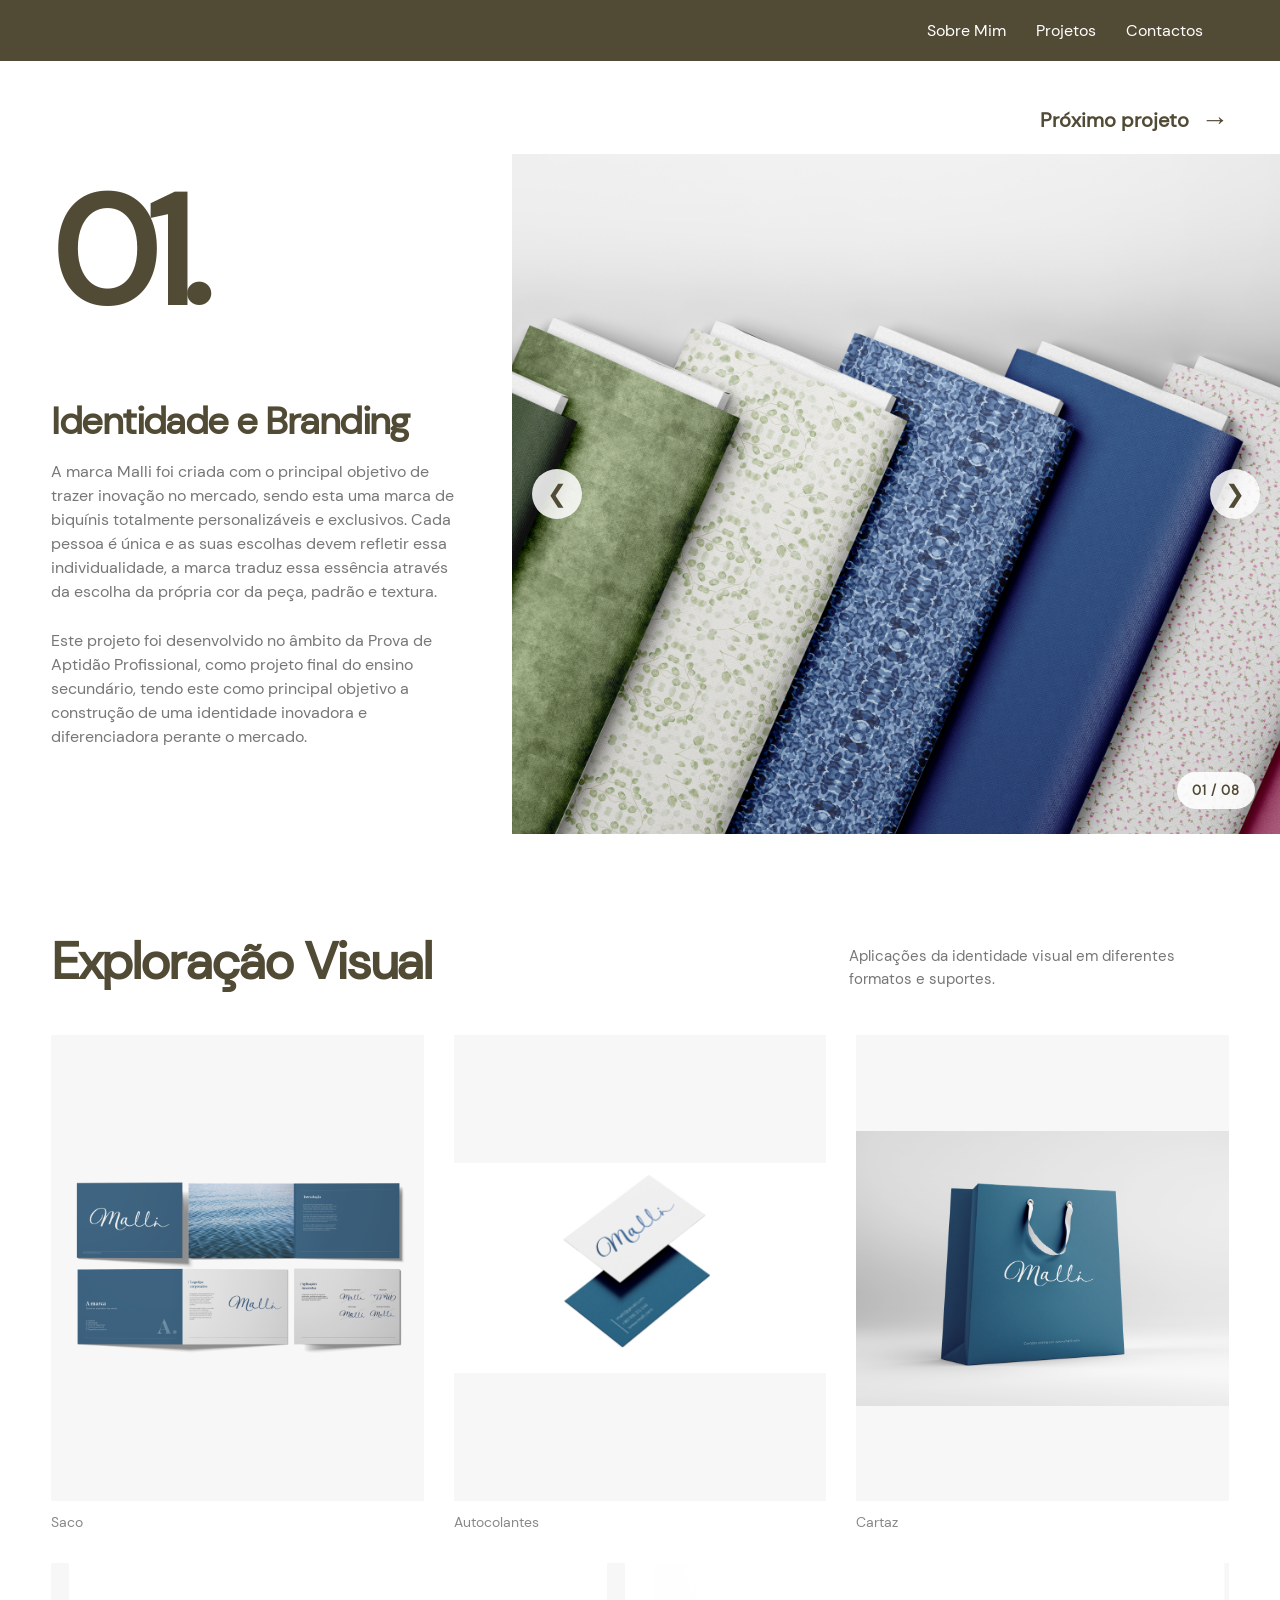
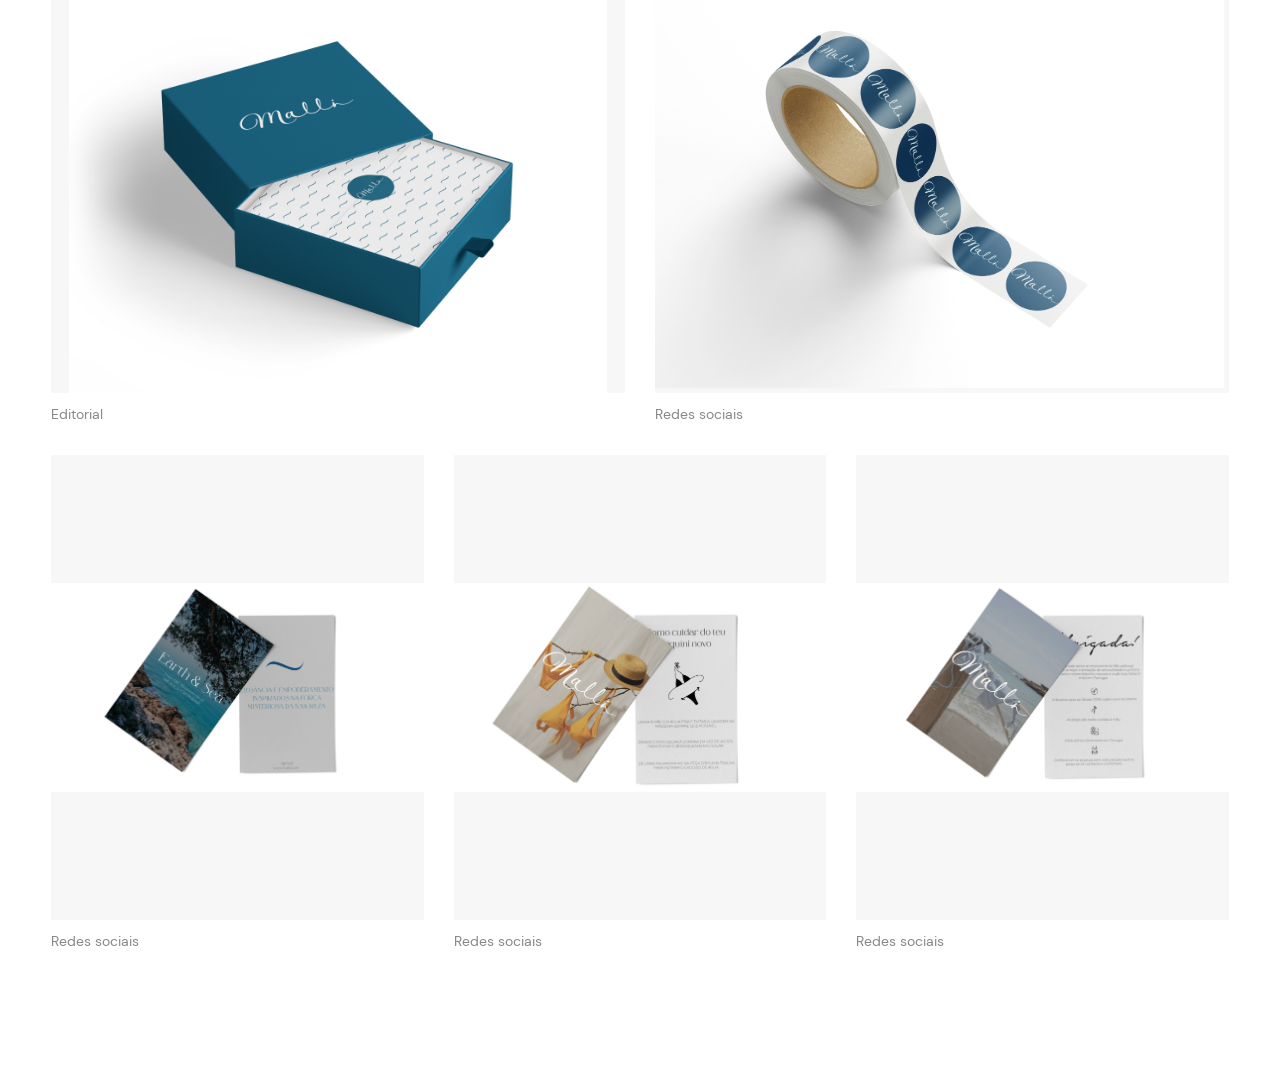
==== InesLimaPortfolio-main/projetos/branding.html @ debb24b1 "+ updates" ====
<!DOCTYPE html>
<html lang="pt">
<head>
    <meta charset="UTF-8">

    <meta name="viewport"
          content="width=device-width, initial-scale=1.0">

    <title>Identidade e Branding | Inês Lima</title>

    <!-- CSS PRINCIPAL -->
    <link rel="stylesheet" href="/InesLimaPortfolio-main/style.css">

    <!-- CSS DA PÁGINA BRANDING -->
    <link rel="stylesheet" href="/InesLimaPortfolio-main/projetos/branding.css">
</head>

<body class="pagina-branding">

    <!-- =========================
         MENU DE NAVEGAÇÃO
    ========================== -->

    <header class="navbar">
        <nav>
            <a href="/InesLimaPortfolio-main/index.html#sobre">
                Sobre Mim
            </a>

            <a href="/InesLimaPortfolio-main/index.html#projetos">
                Projetos
            </a>

            <a href="/InesLimaPortfolio-main/index.html#contactos">
                Contactos
            </a>
        </nav>
    </header>


    <!-- =========================
         PRÓXIMO PROJETO
    ========================== -->

    
<div class="navegacao-projetos">

    <a href="/InesLimaPortfolio-main/projetos/editorial.html" class="proximo-projeto">
        Próximo projeto
        <span aria-hidden="true">→</span>
    </a>

</div>



    <main>

        <!-- =========================
             PROJETO 01 - BRANDING
        ========================== -->

        <section class="branding-project">

            <!-- LADO ESQUERDO -->
            <div class="branding-info">

                <h2 class="branding-number">
                    01.
                </h2>

                <div class="branding-description">

                    <h1>
                        Identidade e Branding
                    </h1>

                    <p>
                        A marca Malli foi criada com o principal objetivo de trazer inovação no mercado, sendo esta uma marca de biquínis totalmente personalizáveis e exclusivos. Cada pessoa é única e as suas escolhas devem refletir essa individualidade, a marca traduz essa essência através da escolha da própria cor da peça, padrão e textura.



</p>

<p>Este projeto foi desenvolvido no âmbito da  Prova de Aptidão Profissional, como projeto final do ensino secundário, tendo este como principal objetivo a construção de uma identidade inovadora e diferenciadora perante o mercado. </p>

                </div>

            </div>


            <!-- LADO DIREITO - CARROSSEL -->
            <div class="branding-carousel"
                 tabindex="0"
                 aria-label="Galeria de imagens do projeto">

                <!-- IMAGEM 1 -->
                <img
                    class="branding-slide active"
                    src="/InesLimaPortfolio-main/imagens/tecido1.png"
                    alt="Primeira imagem do projeto"
                >

                <!-- IMAGEM 2 -->
                <img
                    class="branding-slide"
                    src="/InesLimaPortfolio-main/imagens/Desenhos.jpg"
                    alt="Segunda imagem do projeto"
                    loading="lazy"
                >

                <!-- IMAGEM 3 -->
                <img
                    class="branding-slide"
                    src="/InesLimaPortfolio-main/imagens/14.jpg"
                    alt="Terceira imagem do projeto"
                    loading="lazy"
                >

                <!-- IMAGEM 4 -->
                <img
                    class="branding-slide"
                    src="/InesLimaPortfolio-main/imagens/15.jpg"
                    alt="Terceira imagem do projeto"
                    loading="lazy"
                >

                <!-- IMAGEM 5 -->
                <img
                    class="branding-slide"
                    src="/InesLimaPortfolio-main/imagens/16.jpg"
                    alt="Terceira imagem do projeto"
                    loading="lazy"
                >

                <!-- IMAGEM 6 -->
                <img
                    class="branding-slide"
                    src="/InesLimaPortfolio-main/imagens/17.jpg"
                    alt="Terceira imagem do projeto"
                    loading="lazy"
                >

                <!-- IMAGEM 7 -->
                <img
                    class="branding-slide"
                    src="/InesLimaPortfolio-main/imagens/Proteção Peça .jpg"
                    alt="Terceira imagem do projeto"
                    loading="lazy"
                >

                <!-- IMAGEM 8 -->
                <img
                    class="branding-slide"
                    src="/InesLimaPortfolio-main/imagens/etiqueta.png"
                    alt="Terceira imagem do projeto"
                    loading="lazy"
                >




                <!-- SETA ESQUERDA -->
                <button
                    type="button"
                    class="carousel-prev"
                    aria-label="Imagem anterior">

                    &#10094;

                </button>


                <!-- SETA DIREITA -->
                <button
                    type="button"
                    class="carousel-next"
                    aria-label="Imagem seguinte">

                    &#10095;

                </button>
                
                
                <!-- LEGENDA DAS IMAGENS -->
                <div class="carousel-caption"></div>

                <!-- CONTADOR -->
                <div class="carousel-counter"
                     aria-live="polite">
                    01 / 08
                </div>

            </div>

        </section>


        <!-- =========================
             GALERIA DO PROJETO
        ========================== -->

        <section class="branding-gallery">

            <div class="gallery-header">
                <h2>Exploração Visual</h2>

                <p>
                    Aplicações da identidade visual
                    em diferentes formatos e suportes.
                </p>
            </div>


            <div class="gallery-grid">

                <!-- SACO -->
                <figure class="gallery-item">
                    <img
                        src="/InesLimaPortfolio-main/imagens/manual de identidade.png"
                        alt="Aplicação da identidade num saco"
                        loading="lazy"
                    >
                    <figcaption>Saco</figcaption>
                </figure>


                <!-- AUTOCOLANTES -->
                <figure class="gallery-item">
                    <img
                        src="/InesLimaPortfolio-main/imagens/cartao identidade .png"
                        alt="Autocolantes do projeto"
                        loading="lazy"
                    >
                    <figcaption>Autocolantes</figcaption>
                </figure>


                <!-- CARTAZ -->
                <figure class="gallery-item">
                    <img
                        src="/InesLimaPortfolio-main/imagens/saco.png"
                        alt="Cartaz do projeto"
                        loading="lazy"
                    >
                    <figcaption>Cartaz</figcaption>
                </figure>


                <!-- EDITORIAL -->
                <figure class="gallery-item">
                    <img
                        src="/InesLimaPortfolio-main/imagens/caixa.png"
                        alt="Aplicação editorial do projeto"
                        loading="lazy"
                    >
                    <figcaption>Editorial</figcaption>
                </figure>


                <!-- REDES SOCIAIS -->
                <figure class="gallery-item">
                    <img
                        src="/InesLimaPortfolio-main/imagens/autocolante .png"
                        alt="Aplicação da identidade nas redes sociais"
                        loading="lazy"
                    >
                    <figcaption>Redes sociais</figcaption>
                </figure>

                <!-- REDES SOCIAIS -->
                <figure class="gallery-item">
                    <img
                        src="/InesLimaPortfolio-main/imagens/cartão 1.png"
                        alt="Aplicação da identidade nas redes sociais"
                        loading="lazy"
                    >
                    <figcaption>Redes sociais</figcaption>
                </figure>

                <!-- REDES SOCIAIS -->
                <figure class="gallery-item">
                    <img
                        src="/InesLimaPortfolio-main/imagens/cartão 2.png"
                        alt="Aplicação da identidade nas redes sociais"
                        loading="lazy"
                    >
                    <figcaption>Redes sociais</figcaption>
                </figure>

                <!-- REDES SOCIAIS -->
                <figure class="gallery-item">
                    <img
                        src="/InesLimaPortfolio-main/imagens/cartão 3.png"
                        alt="Aplicação da identidade nas redes sociais"
                        loading="lazy"
                    >
                    <figcaption>Redes sociais</figcaption>
                </figure>

            </div>

        </section>

    </main>


    <!-- =========================
         JAVASCRIPT DO CARROSSEL
    ========================== -->

    <script src="/InesLimaPortfolio-main/projetos/branding.js"></script>

</body>
</html>
---- InesLimaPortfolio-main/style.css ----
/* FONTES PERSONALIZADAS */
@font-face {
    font-family: 'Amsterdam';
    src: url('fonts/AMSTERDAM%20SIGNATURE.OTF') format('opentype');
    font-weight: 400;
    font-style: normal;
    font-display: swap;
}

@font-face {
    font-family: 'Dmsans';
    src: url('fonts/DMSANS-REGULAR.TTF') format('truetype');
    font-weight: 400;
    font-style: normal;
    font-display: swap;
}

@font-face {
    font-family: 'Demo';
    src: url('fonts/FONTSPRING-DEMO-RODER_FONTLOT143F.OTF') format('opentype');
    font-weight: 400;
    font-style: normal;
    font-display: swap;
}

/* CORES E CONFIGURAÇÕES */
:root {
    --fundo: #ffffff;
    --texto: #d2e3fb;
    --castanho: #514a35;
    --bege: #fef7ed;
    --fundo2: #FFFAF8;

}

*, *::before, *::after {
    box-sizing: border-box;
}

* {
    margin: 0;
    padding: 0;
}

html {
    scroll-behavior: smooth;
}

body {
    background-color: var(--castanho);
    color: var(--fundo);
    font-family: 'Dmsans', Arial, sans-serif;
    overflow-x: hidden;
}

img { max-width: 100%; }
a { text-decoration: none; color: inherit; }

/* MENU */
.navbar {
    padding: 25px 6%;
    border-bottom: 1px solid var(--texto);
}

.navbar nav {
    display: flex;
    justify-content: flex-end;
    flex-wrap: wrap;
    gap: 30px;
}

.navbar a {
    font-size: 16px;
    transition: color 0.3s;
}

.navbar a:hover { color: var(--texto); }

/* APRESENTAÇÃO / HERO */
.hero {
    background-color: var(--castanho);
    min-height: clamp(300px, 39vw, 550px);
    display: flex;
    align-items: center;
    justify-content: center;
    overflow: hidden;
    padding: 45px 3%;
}

.hero-conteudo {
    position: relative;
    width: 100%;
    max-width: 1600px;
    margin: 0 auto;
    transform: translateY(-20px);
    container-type: inline-size;
}

.hero-pequeno {
    font-family: 'Dmsans', Arial, sans-serif;
    font-size: clamp(24px, 5vw, 75px);
    font-weight: 400;
    line-height: 1;
    color: var(--texto);
    margin: 0;
}

/* TÍTULO PORTFÓLIO */
.hero-titulo {
    font-family: 'Demo', sans-serif;
    font-size: clamp(35px, 15cqw, 240px);
    font-weight: 400;
    letter-spacing: -0.025em;
    line-height: 1;
    color: var(--bege);
    margin: 0;
    white-space: nowrap;
}

/* ASSINATURA SOBREPOSTA */
.hero-assinatura {
    position: absolute;
    top: 40%;
    left: 30%;
    transform: rotate(-8deg);
    font-family: 'Amsterdam', cursive;
    font-size: clamp(200px, 7cqw, 110px);
    font-weight: 20;
    line-height: 1;
    color: var(--texto);
    white-space: nowrap;
    z-index: 2;
}

/* SOBRE MIM */
.sobre {
    display: grid;
    grid-template-columns: minmax(0, 1.2fr) minmax(0, 0.8fr);
    gap: 8%;
    padding: 70px 3% 100px;
    background-color: #FFFAF8;
    color: var(--castanho);
    align-items: start;
}

.sobre-esquerda {
    display: flex;
    flex-direction: column;
    min-width: 0;
}

.frase-principal {
    font-family: Arial, sans-serif;
    font-size: clamp(30px, 3vw, 45px);
    font-weight: 800;
    line-height: 1.05;
    letter-spacing: -1.5px;
    max-width: 650px;
    margin-bottom: clamp(45px, 8vw, 140px);
}

/* FOTO + TEXTO */
.apresentacao {
    display: grid;
    grid-template-columns: minmax(0, 45%) minmax(0, 1fr);
    gap: 1px;
    align-items: start;
}


/* FOTO SOBRE MIM */


.apresentacao img {
    display: block;
    width: 100%;
    height: 600px;
    object-fit: contain;
    object-position: top;
    filter: none;
}



.texto-apresentacao {
    min-width: 0;
    height: auto;

    display: flex;
    flex-direction: column;
    justify-content: flex-start;
    gap: 25px;
    

    font-size: 18px;
    line-height: 1.8;
    overflow-wrap: break-word;
}

.texto-apresentacao p {
    margin: 0;
}



.texto-apresentacao p { margin-bottom: 18px; }

/* CONTACTO SOBRE MIM */
.contacto-sobre { margin-top: 40px; }
.contacto-sobre h3 {
    font-size: 17px;
    font-weight: 800;
    margin-bottom: 20px;
}
.contacto-sobre a {
    font-size: 16px;
    overflow-wrap: anywhere;
}

/* EDUCAÇÃO E EXPERIÊNCIA */
.sobre-direita {
    display: flex;
    flex-direction: column;
    gap: 65px;
    min-width: 0;
}

.educacao h3,
.experiencia h3 {
    font-size: 17px;
    font-weight: 800;
    margin-bottom: 35px;
}


.entrada {
    display: grid;
    grid-template-columns: 95px minmax(0, 1fr);
    gap: 20px;
    margin-bottom: 35px;
}

.data { font-size: 13px; line-height: 1.3; }
.detalhes { font-size: 16px; line-height: 1.3; }
.detalhes strong { font-weight: 700; }
.detalhes p { margin: 0; }

.frase-final {
    font-size: clamp(28px, 3vw, 45px);
    font-weight: 800;
    line-height: 1.05;
    letter-spacing: -1.5px;
    margin-top: 30px;
}

/* FERRAMENTAS: FUNDO AZUL SEM LINHAS */
.ferramentas {
    background-color: var(--texto);
    display: flex;
    justify-content: space-evenly;
    align-items: center;
    flex-wrap: wrap;
    gap: 30px;
    padding: 45px 6%;
    border: none;
}

.ferramentas img {
    width: clamp(42px, 5vw, 65px);
    height: clamp(42px, 5vw, 65px);
    object-fit: contain;
    transition: transform 0.3s ease;
}

.ferramentas img:hover { transform: scale(1.15); }

/* PROJETOS */
.projetos { padding: 80px 6%; }
.projetos > h2 {
    font-size: clamp(40px, 5vw, 65px);
    font-weight: 400;
    margin-bottom: 45px;
}

.projeto {
    display: flex;
    align-items: center;
    gap: 35px;
    padding: 25px 10px;
    border-top: 1px solid var(--fundo);
    transition: padding 0.3s, color 0.3s;
}

.projeto:last-child { border-bottom: 1px solid var(--fundo); }
.projeto h3 {
    font-size: clamp(20px, 3vw, 36px);
    font-weight: 400;
    min-width: 0;
}
.projeto > span:first-child { font-size: 20px; }
.seta { margin-left: auto; font-size: 35px; }
.projeto:hover { padding-left: 25px; color: #8a9fbd; }

/* CONTACTOS */
.contactos {
    padding: 80px 6%;
    background-color: var(--castanho);
    color: var(--fundo);
}
.contactos h2 {
    font-size: clamp(38px, 5vw, 55px);
    font-weight: 400;
    margin-bottom: 20px;
}
.contactos p { margin-bottom: 20px; }
.contactos a { text-decoration: underline; }

/* TABLETS / MACBOOKS COM JANELAS MAIS PEQUENAS */
@media (max-width: 1100px) {
    .sobre { gap: 5%; padding: 60px 4%; }
    .apresentacao { grid-template-columns: 1fr; }
    .apresentacao img { max-width: 350px; }
}

@media (max-width: 900px) {
    .sobre {
        grid-template-columns: 1fr;
        gap: 60px;
        padding: 50px 6%;
    }
    .frase-principal { margin-bottom: 55px; }
    .sobre-direita { gap: 45px; }
    .apresentacao { grid-template-columns: minmax(0, 45%) minmax(0, 1fr); }
}

/* TELEMÓVEIS */
@media (max-width: 600px) {
    .navbar { padding: 20px 4%; }
    .navbar nav { justify-content: center; gap: 18px; }
    .navbar a { font-size: 14px; }

    .hero {
        min-height: 260px;
        padding: 30px 4%;
    }
    .hero-conteudo { transform: translateY(-10px); }
    .hero-pequeno { font-size: 6vw; }
    .hero-titulo { font-size: 15cqw; }
    .hero-assinatura {
        font-size: 8cqw;
        left: 37%;
        top: 50%;
    }

    .sobre { gap: 45px; padding: 50px 6%; }
    .frase-principal { font-size: 30px; margin-bottom: 40px; }
    .apresentacao { grid-template-columns: 1fr; gap: 25px; }
    .apresentacao img { max-width: 350px; }
    .entrada { grid-template-columns: 85px minmax(0, 1fr); gap: 15px; }
    .frase-final { font-size: 30px; }

    .ferramentas { gap: 22px; padding: 35px 5%; }
    .ferramentas img { width: 45px; height: 45px; }

    .projetos { padding: 60px 6%; }
    .projetos > h2 { font-size: 45px; }
    .projeto { gap: 15px; padding: 20px 5px; }
    .projeto > span:first-child { font-size: 15px; }
    .seta { font-size: 25px; }
    .contactos { padding: 60px 6%; }
}

@media (prefers-reduced-motion: reduce) {
    html { scroll-behavior: auto; }
    .projeto, .ferramentas img, .navbar a { transition: none; }
}


/* HERO - TELEMÓVEL */
@media (max-width: 600px) {

    .hero {
        height: 330px;
        min-height: 0;
        padding: 30px 2%;
        display: flex;
        align-items: center;
        justify-content: center;
        overflow: hidden;
    }

    .hero-conteudo {
        position: relative;
        width: 100%;
        max-width: 100%;
        transform: none;
    }

    .hero-titulo {
        font-family: 'Demo', sans-serif;
        font-size: 18vw;
        line-height: 1;
        letter-spacing: -0.03em;
        white-space: nowrap;
        text-align: center;
        margin: 0;
    }

    .hero-assinatura {
        position: absolute;
        top: 55%;
        left: 45%;
        font-family: 'Amsterdam', cursive;
        font-size: 12vw;
        font-weight: normal;
        transform: rotate(-8deg);
        white-space: nowrap;
    }
}

@media (max-width: 1100px) {
    .texto-apresentacao {
        height: auto;
        gap: 20px;
        justify-content: flex-start;
    }
}

@media (max-width: 600px) {
    .apresentacao img {
        height: auto;
    }
}


/* FERRAMENTAS COM LOGÓTIPOS */

.ferramentas {
    display: flex;
    flex-direction: row;
    justify-content: space-evenly;
    align-items: center;
    flex-wrap: nowrap;
    gap: 20px;
}

.ferramenta {
    display: flex;
    justify-content: center;
    align-items: center;
    flex: 1;
    min-width: 0;
}

.ferramenta img {
    display: block;
    width: 100%;
    max-width: 65px;
    height: 65px;
    object-fit: contain;
}

/* RESPONSIVO */

@media (max-width: 600px) {
    .ferramentas {
        gap: 8px;
        padding-left: 10px;
        padding-right: 10px;
    }

    .ferramenta img {
        max-width: 40px;
        height: 40px;
    }
}

/* AUMENTAR APENAS O LOGÓTIPO DO CANVA */

.ferramenta img[alt="Canva"] {
    max-width: 110px;
    height: 90px;
}


/* =====================================
   NAVEGAÇÃO ENTRE PROJETOS
===================================== */

.navegacao-projetos {
    display: flex;
    justify-content: space-between;
    align-items: center;

    width: 100%;
    padding: 35px 4% 20px;
    margin: 0;
    box-sizing: border-box;
}

.navegacao-projetos .projeto-anterior,
.navegacao-projetos .proximo-projeto {
    display: inline-flex;
    align-items: center;
    gap: 12px;

    position: static;
    margin: 0;
    padding: 0;

    font-family: 'Dmsans', Arial, sans-serif;
    font-size: 20px;
    font-weight: 600;
    line-height: 1.2;

    color: #514a35;
    text-decoration: none;
    white-space: nowrap;

    transition: opacity 0.3s ease;
}

.navegacao-projetos a span {
    font-size: 28px;
    line-height: 1;
}

.navegacao-projetos a:hover {
    opacity: 0.65;
}

/* QUANDO EXISTE APENAS PRÓXIMO PROJETO */

.navegacao-projetos .proximo-projeto:only-child {
    margin-left: auto;
}

/* RESPONSIVO */

@media (max-width: 600px) {
    .navegacao-projetos {
        padding: 25px 5% 15px;
        gap: 12px;
    }

    .navegacao-projetos .projeto-anterior,
    .navegacao-projetos .proximo-projeto {
        font-size: 14px;
        gap: 6px;
    }

    .navegacao-projetos a span {
        font-size: 22px;
    }
}
---- InesLimaPortfolio-main/projetos/branding.css ----
/* ==========================================
   BRANDING - PORTFÓLIO INÊS LIMA
========================================== */

/* CONFIGURAÇÕES GERAIS */

.pagina-branding {
    background-color: #ffffff;
    color: #514a35;
    font-family: 'Dmsans', Arial, sans-serif;
    margin: 0;
    overflow-x: hidden;
}

.pagina-branding *,
.pagina-branding *::before,
.pagina-branding *::after {
    box-sizing: border-box;
}

/* NAVBAR */

.pagina-branding .navbar {
    background-color: #514a35;
    padding: 20px 6%;
    border: none;
}

.pagina-branding .navbar nav {
    display: flex;
    justify-content: flex-end;
    align-items: center;
    flex-wrap: wrap;
    gap: 30px;
}

.pagina-branding .navbar a {
    color: #ffffff;
    font-size: 16px;
    text-decoration: none;
    transition: opacity 0.3s ease;
}

.pagina-branding .navbar a:hover {
    opacity: 0.65;
}

/* ==========================================
   NAVEGAÇÃO ENTRE PROJETOS
========================================== */

.navegacao-projetos {
    position: relative;
    width: 100%;
    display: flex;
    justify-content: flex-end;
    align-items: center;

    padding: 45px 4% 20px;
    background-color: #ffffff;
    z-index: 2;
}

.proximo-projeto {
    display: inline-flex;
    align-items: center;
    gap: 18px;

    font-family: 'Dmsans', Arial, sans-serif;
    font-size: 22px;
    font-weight: 600;
    color: #514a35;
    text-decoration: none;

    transition: opacity 0.3s ease;
}

.proximo-projeto span {
    font-size: 32px;
    line-height: 1;
    transition: transform 0.3s ease;
}

.proximo-projeto:hover {
    opacity: 0.65;
}

.proximo-projeto:hover span {
    transform: translateX(6px);
}

/* ==========================================
   PROJETO PRINCIPAL
========================================== */

.branding-project {
    display: grid;
    grid-template-columns: 40% 60%;

    width: 100%;
    min-height: 680px;
    background-color: #ffffff;
}

/* LADO ESQUERDO */

.branding-info {
    display: flex;
    flex-direction: column;
    justify-content: space-between;

    padding: 30px 8% 60px 10%;
    min-width: 0;
}

/* NÚMERO 01 */

.branding-number {
    font-family: 'Dmsans', Arial, sans-serif;
    font-size: clamp(100px, 12vw, 200px);
    font-weight: 900;
    line-height: 0.9;
    letter-spacing: -0.08em;
    color: #514a35;
    margin: 0;
}

/* TÍTULO E DESCRIÇÃO */

.branding-description {
    max-width: 470px;
}

.branding-description h1 {
    font-family: 'Dmsans', Arial, sans-serif;
    font-size: clamp(28px, 3vw, 45px);
    font-weight: 800;
    line-height: 1.1;
    letter-spacing: -0.04em;
    margin-bottom: 18px;
}

.branding-description p {
    font-size: 16px;
    line-height: 1.5;
    color: #777777;
    max-width: 440px;
}

/* ==========================================
   CARROSSEL
========================================== */

.branding-carousel {
    position: relative;
    width: 100%;
    min-width: 0;
    height: 680px;
    overflow: hidden;
    background-color: #f3f3f3;
}

/* IMAGENS */

.branding-slide {
    display: none;
    width: 100%;
    height: 100%;
    object-fit: cover;
}

.branding-slide.active {
    display: block;
    animation: aparecer 0.4s ease;
}

@keyframes aparecer {
    from {
        opacity: 0.4;
    }

    to {
        opacity: 1;
    }
}

/* SETAS DO CARROSSEL */

.carousel-prev,
.carousel-next {
    position: absolute;
    top: 50%;
    transform: translateY(-50%);

    width: 50px;
    height: 50px;

    display: flex;
    justify-content: center;
    align-items: center;

    background-color: rgba(255, 255, 255, 0.85);
    color: #514a35;

    border: none;
    border-radius: 50%;

    font-family: Arial, sans-serif;
    font-size: 24px;
    cursor: pointer;
    z-index: 5;

    transition:
        background-color 0.3s ease,
        transform 0.3s ease;
}

.carousel-prev {
    left: 20px;
}

.carousel-next {
    right: 20px;
}

.carousel-prev:hover,
.carousel-next:hover {
    background-color: #ffffff;
    transform: translateY(-50%) scale(1.1);
}

/* CONTADOR DE IMAGENS */

.carousel-counter {
    position: absolute;
    bottom: 25px;
    right: 25px;

    background-color: rgba(255, 255, 255, 0.9);
    color: #514a35;

    padding: 10px 15px;
    border-radius: 30px;

    font-size: 13px;
    font-weight: 600;
    letter-spacing: 1px;
    z-index: 5;
}

/* ==========================================
   GALERIA DO PROJETO
========================================== */

.branding-gallery {
    width: 100%;
    padding: 100px 4% 120px;
    background-color: #ffffff;
}

/* CABEÇALHO DA GALERIA */

.gallery-header {
    display: flex;
    justify-content: space-between;
    align-items: flex-end;
    gap: 30px;

    margin-bottom: 45px;
}

.gallery-header h2 {
    font-family: 'Dmsans', Arial, sans-serif;
    font-size: clamp(30px, 4vw, 55px);
    font-weight: 800;
    line-height: 1.1;
    letter-spacing: -0.04em;
    color: #514a35;
}

.gallery-header p {
    max-width: 380px;
    font-size: 15px;
    line-height: 1.5;
    color: #777777;
}

/* GRELHA DE IMAGENS */

.gallery-grid {
    display: grid;
    grid-template-columns: repeat(6, minmax(0, 1fr));
    gap: 30px;
    align-items: start;
}

/* CADA IMAGEM */

.gallery-item {
    grid-column: span 2;
    min-width: 0;
    margin: 0;
}

.gallery-item:nth-child(4),
.gallery-item:nth-child(5) {
    grid-column: span 3;
}

.gallery-item img {
    display: block;
    width: 100%;
    height: auto;
    aspect-ratio: 4 / 5;
    object-fit: contain;
    background-color: #f7f7f7;

    transition: transform 0.4s ease;
}

.gallery-item:nth-child(4) img,
.gallery-item:nth-child(5) img {
    aspect-ratio: 4 / 3;
}

.gallery-item img:hover {
    transform: scale(1.02);
}

/* LEGENDAS */

.gallery-item figcaption {
    margin-top: 12px;
    font-size: 14px;
    line-height: 1.4;
    color: #888888;
}

/* ==========================================
   RESPONSIVO - PORTÁTEIS
========================================== */

@media (max-width: 1200px) {

    .branding-project {
        grid-template-columns: 42% 58%;
        min-height: 580px;
    }

    .branding-info {
        padding: 30px 7% 45px;
    }

    .branding-number {
        font-size: clamp(90px, 11vw, 150px);
    }

    .branding-carousel {
        height: 580px;
    }

    .branding-description h1 {
        font-size: 32px;
    }

    .branding-description p {
        font-size: 15px;
    }

    .branding-gallery {
        padding: 80px 4%;
    }

    .gallery-grid {
        gap: 20px;
    }
}

/* ==========================================
   RESPONSIVO - TABLETS
========================================== */

@media (max-width: 900px) {

    .branding-project {
        grid-template-columns: 1fr;
        min-height: auto;
    }

    .branding-info {
        min-height: 400px;
        padding: 30px 6% 45px;
    }

    .branding-number {
        font-size: 120px;
    }

    .branding-description {
        max-width: 600px;
    }

    .branding-carousel {
        height: 550px;
    }

    .branding-gallery {
        padding: 70px 5%;
    }

    .gallery-header {
        align-items: flex-start;
        flex-direction: column;
        gap: 15px;
    }

    .gallery-grid {
        grid-template-columns: repeat(2, minmax(0, 1fr));
        gap: 20px;
    }

    .gallery-item,
    .gallery-item:nth-child(4),
    .gallery-item:nth-child(5) {
        grid-column: auto;
    }
}

/* ==========================================
   RESPONSIVO - TELEMÓVEIS
========================================== */

@media (max-width: 600px) {

    /* NAVBAR */

    .pagina-branding .navbar {
        padding: 18px 4%;
    }

    .pagina-branding .navbar nav {
        justify-content: center;
        gap: 20px;
    }

    .pagina-branding .navbar a {
        font-size: 14px;
    }

    /* PRÓXIMO PROJETO */

    .navegacao-projetos {
        padding: 30px 5% 15px;
    }

    .proximo-projeto {
        font-size: 18px;
        gap: 12px;
    }

    .proximo-projeto span {
        font-size: 26px;
    }

    /* APRESENTAÇÃO */

    .branding-info {
        min-height: 350px;
        padding: 25px 6% 40px;
    }

    .branding-number {
        font-size: 95px;
    }

    .branding-description h1 {
        font-size: 30px;
    }

    .branding-description p {
        font-size: 14px;
        line-height: 1.6;
    }

    /* CARROSSEL */

    .branding-carousel {
        height: 420px;
    }

    .carousel-prev,
    .carousel-next {
        width: 40px;
        height: 40px;
        font-size: 20px;
    }

    .carousel-prev {
        left: 12px;
    }

    .carousel-next {
        right: 12px;
    }

    .carousel-counter {
        bottom: 15px;
        right: 15px;
        padding: 8px 12px;
        font-size: 12px;
    }

    /* GALERIA */

    .branding-gallery {
        padding: 55px 5% 75px;
    }

    .gallery-header {
        margin-bottom: 30px;
    }

    .gallery-header h2 {
        font-size: 32px;
    }

    .gallery-header p {
        font-size: 14px;
    }

    .gallery-grid {
        grid-template-columns: 1fr;
        gap: 30px;
    }

    .gallery-item img,
    .gallery-item:nth-child(4) img,
    .gallery-item:nth-child(5) img {
        aspect-ratio: auto;
        height: auto;
    }

    .gallery-item figcaption {
        font-size: 13px;
    }
}

/* ==========================================
   ACESSIBILIDADE
========================================== */

.carousel-prev:focus-visible,
.carousel-next:focus-visible,
.proximo-projeto:focus-visible {
    outline: 3px solid #d2e3fb;
    outline-offset: 4px;
}

@media (prefers-reduced-motion: reduce) {
    .branding-slide.active {
        animation: none;
    }

    .carousel-prev,
    .carousel-next,
    .proximo-projeto,
    .proximo-projeto span,
    .gallery-item img {
        transition: none;
    }
}


.branding-description p {
    margin-bottom: 25px;
}


/* AJUSTAR A SEGUNDA IMAGEM DO CARROSSEL */

.branding-slide:nth-of-type(2) {
    object-position: 100% center;
}


/* LEGENDA DO CARROSSEL */

.carousel-caption {
    position: absolute;
    bottom: 25px;
    left: 25px;
    z-index: 6;

    font-family: 'Dmsans', Arial, sans-serif;
    font-size: 14px;
    font-weight: 600;
    letter-spacing: 1px;

    color: #514a35;
    background-color: rgba(255, 255, 255, 0.9);
    padding: 10px 15px;
    border-radius: 4px;
}

.carousel-caption:empty {
    display: none;
}
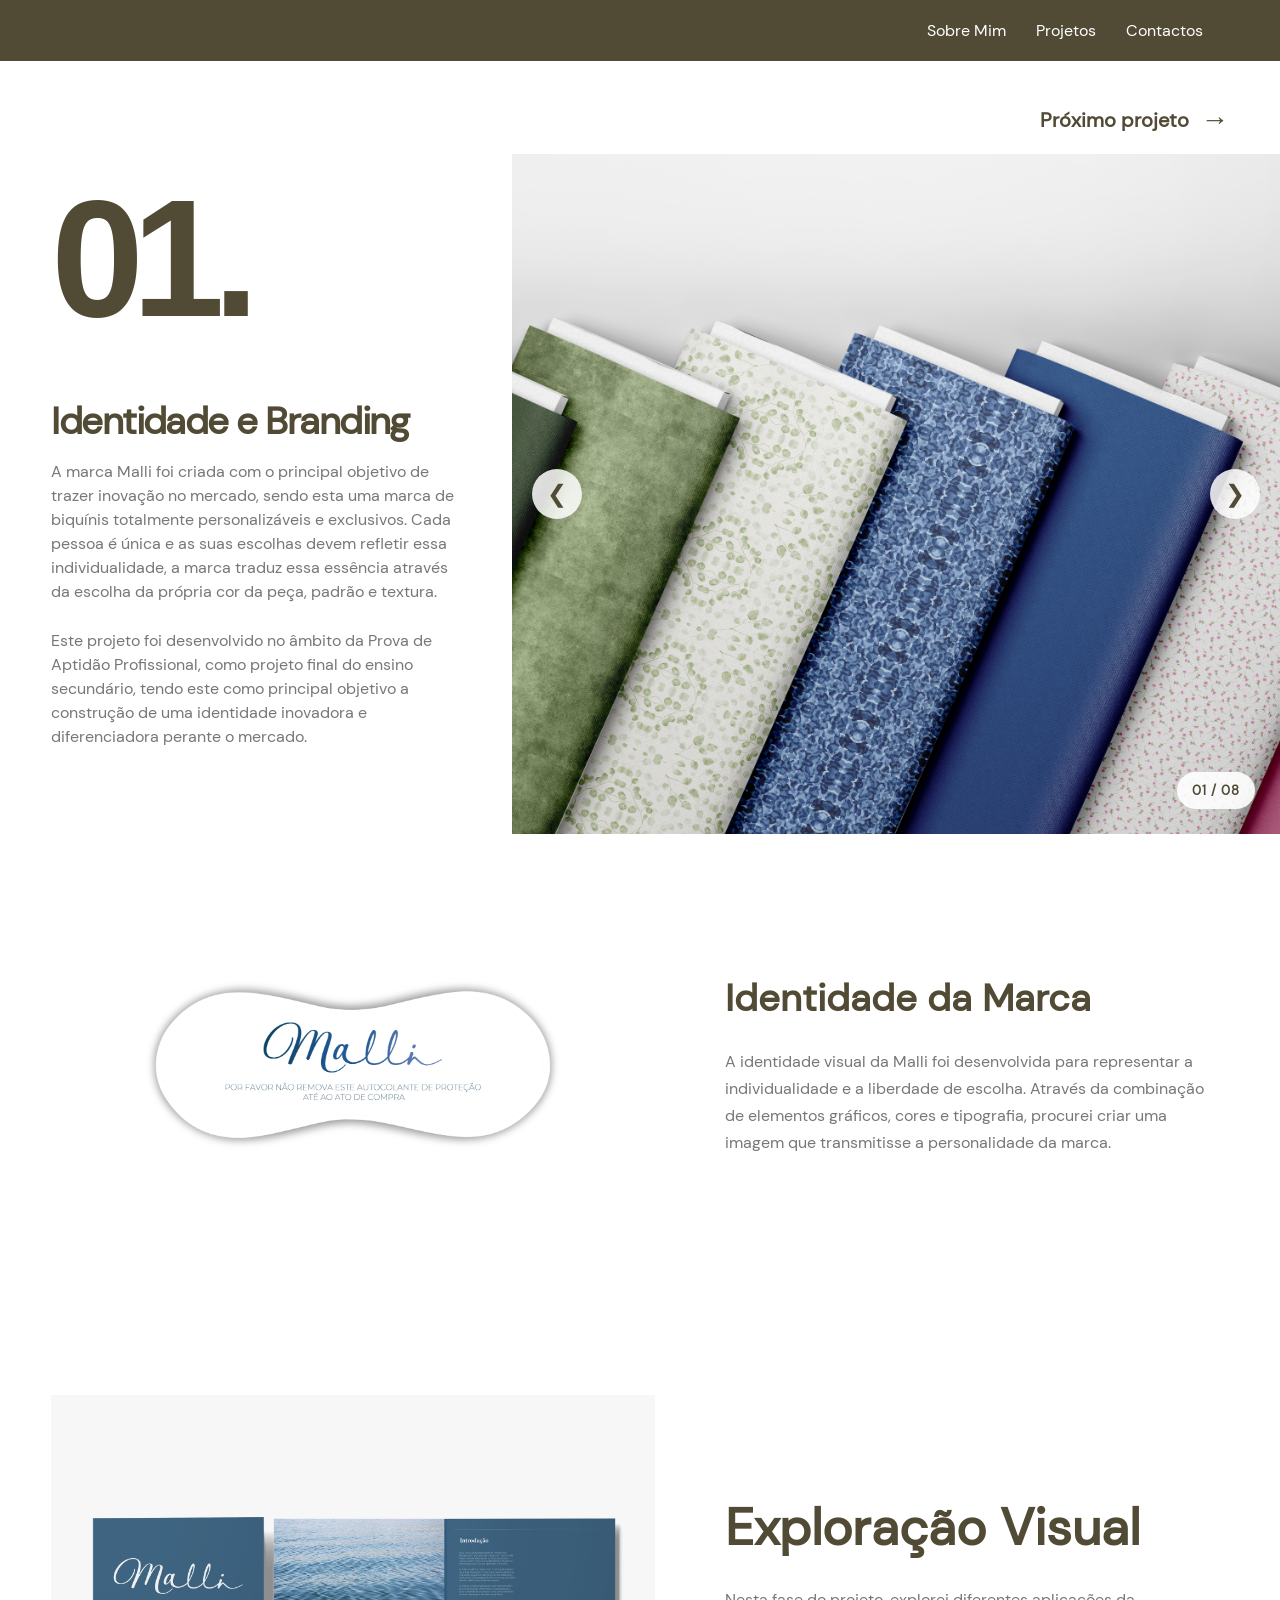
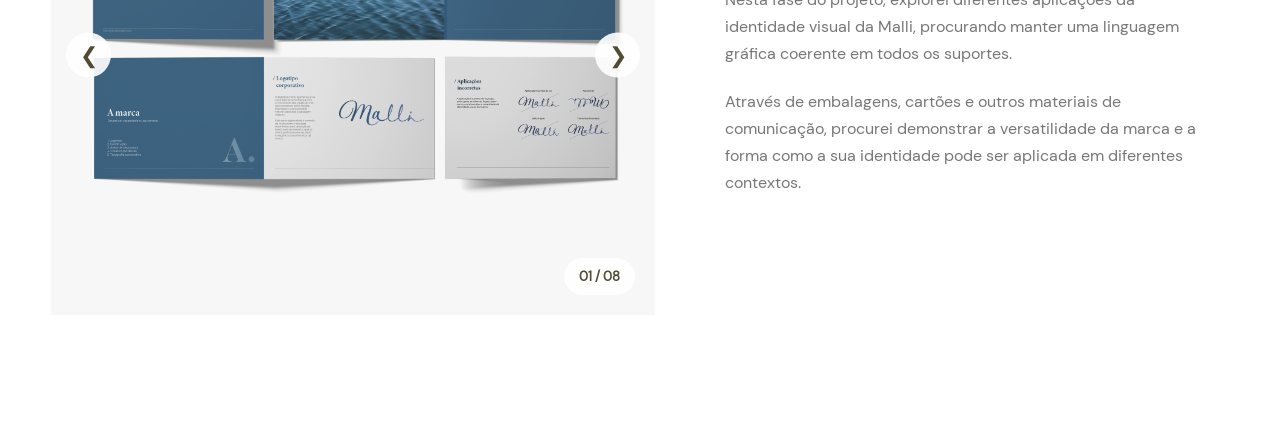
==== commit 0c2ba149: "mais updates" ====
--- a/InesLimaPortfolio-main/projetos/branding.html
+++ b/InesLimaPortfolio-main/projetos/branding.html
@@ -24,25 +24,19 @@
 
     <header class="navbar">
         <nav>
-            <a href="/InesLimaPortfolio-main/index.html#sobre">
+            <a href="/index.html#sobre">
                 Sobre Mim
             </a>
 
-            <a href="/InesLimaPortfolio-main/index.html#projetos">
+            <a href="/index.html#projetos">
                 Projetos
             </a>
 
-            <a href="/InesLimaPortfolio-main/index.html#contactos">
+            <a href="/index.html#contactos">
                 Contactos
             </a>
         </nav>
     </header>
-
-
-    <!-- =========================
-         PRÓXIMO PROJETO
-    ========================== -->
-
     
 <div class="navegacao-projetos">
 
@@ -197,111 +191,164 @@
         </section>
 
 
+<!-- =========================
+     IDENTIDADE DA MARCA MALLI
+========================== -->
+
+<section class="branding-identidade">
+
+    <!-- LOGÓTIPO À ESQUERDA -->
+    <div class="identidade-imagem">
+        <img
+            src="/InesLimaPortfolio-main/imagens/Proteção Peça .jpg"
+            alt="Logótipo da marca Malli"
+            loading="lazy"
+        >
+    </div>
+
+    <!-- TEXTO À DIREITA -->
+    <div class="identidade-texto">
+
+        <h2>Identidade da Marca</h2>
+
+        <p>
+            A identidade visual da Malli foi desenvolvida
+            para representar a individualidade e a liberdade
+            de escolha. Através da combinação de elementos
+            gráficos, cores e tipografia, procurei criar
+            uma imagem que transmitisse a personalidade
+            da marca.
+        </p>
+
+    </div>
+
+</section>
+
+
+
         <!-- =========================
              GALERIA DO PROJETO
         ========================== -->
 
-        <section class="branding-gallery">
-
-            <div class="gallery-header">
-                <h2>Exploração Visual</h2>
-
-                <p>
-                    Aplicações da identidade visual
-                    em diferentes formatos e suportes.
-                </p>
+        
+
+<!-- =========================
+     EXPLORAÇÃO VISUAL
+========================== -->
+
+<section class="branding-gallery">
+
+    <div class="branding-exploracao-layout">
+
+        <!-- SEGUNDO CARROSSEL À ESQUERDA -->
+        <div class="exploracao-carousel"
+             tabindex="0"
+             aria-label="Aplicações da identidade visual Malli">
+
+            <img
+                class="exploracao-slide active"
+                src="/InesLimaPortfolio-main/imagens/manual de identidade.png"
+                alt="Manual de identidade Malli"
+            >
+
+            <img
+                class="exploracao-slide"
+                src="/InesLimaPortfolio-main/imagens/cartao identidade .png"
+                alt="Cartão de identidade Malli"
+                loading="lazy"
+            >
+
+            <img
+                class="exploracao-slide"
+                src="/InesLimaPortfolio-main/imagens/saco.png"
+                alt="Saco Malli"
+                loading="lazy"
+            >
+
+            <img
+                class="exploracao-slide"
+                src="/InesLimaPortfolio-main/imagens/caixa.png"
+                alt="Caixa Malli"
+                loading="lazy"
+            >
+
+            <img
+                class="exploracao-slide"
+                src="/InesLimaPortfolio-main/imagens/autocolante .png"
+                alt="Autocolante Malli"
+                loading="lazy"
+            >
+
+            <img
+                class="exploracao-slide"
+                src="/InesLimaPortfolio-main/imagens/cartão 1.png"
+                alt="Cartão Malli 1"
+                loading="lazy"
+            >
+
+            <img
+                class="exploracao-slide"
+                src="/InesLimaPortfolio-main/imagens/cartão 2.png"
+                alt="Cartão Malli 2"
+                loading="lazy"
+            >
+
+            <img
+                class="exploracao-slide"
+                src="/InesLimaPortfolio-main/imagens/cartão 3.png"
+                alt="Cartão Malli 3"
+                loading="lazy"
+            >
+
+            <!-- SETA ANTERIOR -->
+            <button type="button"
+                    class="exploracao-prev"
+                    aria-label="Imagem anterior">
+                &#10094;
+            </button>
+
+            <!-- SETA SEGUINTE -->
+            <button type="button"
+                    class="exploracao-next"
+                    aria-label="Imagem seguinte">
+                &#10095;
+            </button>
+
+            <!-- CONTADOR -->
+            <div class="exploracao-counter"
+                 aria-live="polite">
+                01 / 08
             </div>
 
-
-            <div class="gallery-grid">
-
-                <!-- SACO -->
-                <figure class="gallery-item">
-                    <img
-                        src="/InesLimaPortfolio-main/imagens/manual de identidade.png"
-                        alt="Aplicação da identidade num saco"
-                        loading="lazy"
-                    >
-                    <figcaption>Saco</figcaption>
-                </figure>
-
-
-                <!-- AUTOCOLANTES -->
-                <figure class="gallery-item">
-                    <img
-                        src="/InesLimaPortfolio-main/imagens/cartao identidade .png"
-                        alt="Autocolantes do projeto"
-                        loading="lazy"
-                    >
-                    <figcaption>Autocolantes</figcaption>
-                </figure>
-
-
-                <!-- CARTAZ -->
-                <figure class="gallery-item">
-                    <img
-                        src="/InesLimaPortfolio-main/imagens/saco.png"
-                        alt="Cartaz do projeto"
-                        loading="lazy"
-                    >
-                    <figcaption>Cartaz</figcaption>
-                </figure>
-
-
-                <!-- EDITORIAL -->
-                <figure class="gallery-item">
-                    <img
-                        src="/InesLimaPortfolio-main/imagens/caixa.png"
-                        alt="Aplicação editorial do projeto"
-                        loading="lazy"
-                    >
-                    <figcaption>Editorial</figcaption>
-                </figure>
-
-
-                <!-- REDES SOCIAIS -->
-                <figure class="gallery-item">
-                    <img
-                        src="/InesLimaPortfolio-main/imagens/autocolante .png"
-                        alt="Aplicação da identidade nas redes sociais"
-                        loading="lazy"
-                    >
-                    <figcaption>Redes sociais</figcaption>
-                </figure>
-
-                <!-- REDES SOCIAIS -->
-                <figure class="gallery-item">
-                    <img
-                        src="/InesLimaPortfolio-main/imagens/cartão 1.png"
-                        alt="Aplicação da identidade nas redes sociais"
-                        loading="lazy"
-                    >
-                    <figcaption>Redes sociais</figcaption>
-                </figure>
-
-                <!-- REDES SOCIAIS -->
-                <figure class="gallery-item">
-                    <img
-                        src="/InesLimaPortfolio-main/imagens/cartão 2.png"
-                        alt="Aplicação da identidade nas redes sociais"
-                        loading="lazy"
-                    >
-                    <figcaption>Redes sociais</figcaption>
-                </figure>
-
-                <!-- REDES SOCIAIS -->
-                <figure class="gallery-item">
-                    <img
-                        src="/InesLimaPortfolio-main/imagens/cartão 3.png"
-                        alt="Aplicação da identidade nas redes sociais"
-                        loading="lazy"
-                    >
-                    <figcaption>Redes sociais</figcaption>
-                </figure>
-
-            </div>
-
-        </section>
+        </div>
+
+        <!-- TEXTO À DIREITA -->
+        <div class="exploracao-texto">
+
+            <h2>Exploração Visual</h2>
+
+            <p>
+                Nesta fase do projeto, explorei diferentes
+                aplicações da identidade visual da Malli,
+                procurando manter uma linguagem gráfica
+                coerente em todos os suportes.
+            </p>
+
+            <p>
+                Através de embalagens, cartões e outros
+                materiais de comunicação, procurei demonstrar
+                a versatilidade da marca e a forma como
+                a sua identidade pode ser aplicada em
+                diferentes contextos.
+            </p>
+
+        </div>
+
+    </div>
+
+</section>
+
+
 
     </main>
 
--- a/InesLimaPortfolio-main/style.css
+++ b/InesLimaPortfolio-main/style.css
@@ -59,7 +59,7 @@
 /* MENU */
 .navbar {
     padding: 25px 6%;
-    border-bottom: 1px solid var(--texto);
+    border-bottom: 1px solid var(--castanho);
 }
 
 .navbar nav {
@@ -255,7 +255,7 @@
 
 /* FERRAMENTAS: FUNDO AZUL SEM LINHAS */
 .ferramentas {
-    background-color: var(--texto);
+    background-color: var(--castanho);
     display: flex;
     justify-content: space-evenly;
     align-items: center;
@@ -280,10 +280,12 @@
     font-size: clamp(40px, 5vw, 65px);
     font-weight: 400;
     margin-bottom: 45px;
+    background-color: var(--castanho);
 }
 
 .projeto {
     display: flex;
+    background-color: var(--fundo2);
     align-items: center;
     gap: 35px;
     padding: 25px 10px;
@@ -454,7 +456,7 @@
 
 .ferramenta img {
     display: block;
-    width: 100%;
+    width: 300%;
     max-width: 65px;
     height: 65px;
     object-fit: contain;
@@ -554,3 +556,102 @@
     }
 }
 
+
+/* =====================================
+   FUNDO E TEXTO - FERRAMENTAS, PROJETOS E CONTACTOS
+===================================== */
+
+/* FUNDO IGUAL AO SOBRE MIM */
+.projetos,
+.contactos {
+    background-color: #FFFAF8;
+    color: #514a35;
+}
+
+/* TÍTULO DOS PROJETOS */
+.projetos > h2 {
+    background-color: transparent;
+    color: #514a35;
+}
+
+/* LISTA DOS PROJETOS */
+.projeto {
+    background-color: #FFFAF8;
+    color: #514a35;
+    border-top: 1px solid #514a35;
+}
+
+.projeto:last-child {
+    border-bottom: 1px solid #514a35;
+}
+
+/* EFEITO AO PASSAR O RATO */
+.projeto:hover {
+    color: #777777;
+}
+
+/* CONTACTOS */
+.contactos h2,
+.contactos p,
+.contactos a {
+    color: #514a35;
+}
+
+
+/* LINK DO CURRÍCULO */
+
+.link-curriculo {
+    display: block;
+    width: fit-content;
+    margin-top: 15px;
+
+    color: #514a35;
+    font-family: 'Dmsans', Arial, sans-serif;
+    font-size: 18px;
+
+    text-decoration: underline;
+    text-underline-offset: 5px;
+
+    transition: opacity 0.3s ease;
+}
+
+.link-curriculo:hover {
+    opacity: 0.6;
+}
+
+
+/* PORTFÓLIO MAIOR E ENCOSTADO À ESQUERDA */
+
+.hero {
+    padding-left: 0;
+    padding-right: 0;
+}
+
+.hero-conteudo {
+    width: 100%;
+    max-width: none;
+    margin: 0;
+    padding: 0;
+}
+
+.hero-titulo {
+    font-size: 19cqw;
+    text-align: left;
+    margin: 0;
+    padding: 0;
+    letter-spacing: -0.025em;
+}
+
+/* TELEMÓVEIS */
+
+@media (max-width: 600px) {
+    .hero {
+        padding-left: 0;
+        padding-right: 0;
+    }
+
+    .hero-titulo {
+        font-size: 19cqw;
+        text-align: left;
+    }
+}
--- a/InesLimaPortfolio-main/projetos/branding.css
+++ b/InesLimaPortfolio-main/projetos/branding.css
@@ -116,15 +116,18 @@
 
 /* NÚMERO 01 */
 
+
 .branding-number {
-    font-family: 'Dmsans', Arial, sans-serif;
-    font-size: clamp(100px, 12vw, 200px);
+    font-family: Arial, sans-serif;
+    font-size: clamp(90px, 13vw, 210px);
     font-weight: 900;
     line-height: 0.9;
-    letter-spacing: -0.08em;
+    letter-spacing: -0.07em;
     color: #514a35;
     margin: 0;
-}
+    padding-right: 0.04em;
+}
+
 
 /* TÍTULO E DESCRIÇÃO */
 
@@ -606,3 +609,299 @@
 .carousel-caption:empty {
     display: none;
 }
+
+
+/* =====================================
+   IDENTIDADE DA MARCA
+===================================== */
+
+.branding-identidade {
+    display: grid;
+    grid-template-columns: 1fr 1fr;
+    align-items: center;
+    gap: 70px;
+
+    padding: 90px 6%;
+    background-color: #ffffff;
+}
+
+.identidade-imagem {
+    display: flex;
+    justify-content: center;
+    align-items: center;
+}
+
+.identidade-imagem img {
+    display: block;
+    width: 100%;
+    max-width: 500px;
+    height: auto;
+    object-fit: contain;
+}
+
+.identidade-texto {
+    max-width: 480px;
+}
+
+.identidade-texto h2 {
+    font-size: clamp(30px, 3vw, 45px);
+    font-weight: 800;
+    color: #514a35;
+    margin-bottom: 25px;
+}
+
+.identidade-texto p {
+    font-size: 16px;
+    line-height: 1.7;
+    color: #777777;
+}
+
+/* =====================================
+   EXPLORAÇÃO VISUAL
+===================================== */
+
+.branding-exploracao-layout {
+    display: grid;
+    grid-template-columns: 1.3fr 1fr;
+    gap: 70px;
+    align-items: start;
+}
+
+/* GALERIA À ESQUERDA */
+
+.branding-exploracao-layout .gallery-grid {
+    display: grid;
+    grid-template-columns: repeat(2, minmax(0, 1fr));
+    gap: 20px;
+}
+
+.branding-exploracao-layout .gallery-item,
+.branding-exploracao-layout .gallery-item:nth-child(4),
+.branding-exploracao-layout .gallery-item:nth-child(5) {
+    grid-column: auto;
+}
+
+/* TEXTO À DIREITA */
+
+.branding-exploracao-layout .gallery-header {
+    display: flex;
+    flex-direction: column;
+    align-items: flex-start;
+    gap: 20px;
+
+    margin: 0;
+}
+
+.branding-exploracao-layout .gallery-header h2 {
+    font-size: clamp(30px, 3vw, 45px);
+    color: #514a35;
+}
+
+.branding-exploracao-layout .gallery-header p {
+    max-width: 450px;
+    font-size: 16px;
+    line-height: 1.7;
+    color: #777777;
+}
+
+/* =====================================
+   RESPONSIVO
+===================================== */
+
+@media (max-width: 900px) {
+
+    .branding-identidade,
+    .branding-exploracao-layout {
+        grid-template-columns: 1fr;
+        gap: 40px;
+    }
+
+    .branding-identidade {
+        padding: 60px 5%;
+    }
+}
+
+@media (max-width: 600px) {
+
+    .branding-exploracao-layout .gallery-grid {
+        grid-template-columns: 1fr;
+    }
+
+    .identidade-texto h2,
+    .branding-exploracao-layout .gallery-header h2 {
+        font-size: 30px;
+    }
+
+    .identidade-texto p,
+    .branding-exploracao-layout .gallery-header p {
+        font-size: 14px;
+    }
+}
+
+
+/* =====================================
+   SEGUNDO CARROSSEL - EXPLORAÇÃO VISUAL
+===================================== */
+
+.branding-exploracao-layout {
+    display: grid;
+    grid-template-columns: 1.2fr 1fr;
+    align-items: center;
+    gap: 70px;
+}
+
+/* CARROSSEL */
+
+.exploracao-carousel {
+    position: relative;
+    width: 100%;
+    height: 520px;
+    overflow: hidden;
+    background-color: #f7f7f7;
+}
+
+/* IMAGENS */
+
+.exploracao-slide {
+    display: none;
+    width: 100%;
+    height: 100%;
+    object-fit: contain;
+}
+
+.exploracao-slide.active {
+    display: block;
+    animation: aparecer 0.4s ease;
+}
+
+/* SETAS */
+
+.exploracao-prev,
+.exploracao-next {
+    position: absolute;
+    top: 50%;
+    transform: translateY(-50%);
+
+    width: 45px;
+    height: 45px;
+
+    display: flex;
+    align-items: center;
+    justify-content: center;
+
+    border: none;
+    border-radius: 50%;
+
+    background-color: rgba(255,255,255,0.9);
+    color: #514a35;
+
+    font-size: 22px;
+    cursor: pointer;
+    z-index: 5;
+}
+
+.exploracao-prev {
+    left: 15px;
+}
+
+.exploracao-next {
+    right: 15px;
+}
+
+.exploracao-prev:hover,
+.exploracao-next:hover {
+    background-color: #ffffff;
+}
+
+/* CONTADOR */
+
+.exploracao-counter {
+    position: absolute;
+    bottom: 20px;
+    right: 20px;
+
+    padding: 10px 15px;
+    border-radius: 30px;
+
+    background-color: rgba(255,255,255,0.9);
+    color: #514a35;
+
+    font-size: 13px;
+    font-weight: 600;
+    z-index: 5;
+}
+
+/* TEXTO À DIREITA */
+
+.exploracao-texto {
+    max-width: 480px;
+}
+
+.exploracao-texto h2 {
+    font-family: 'Dmsans', Arial, sans-serif;
+    font-size: clamp(30px, 4vw, 55px);
+    font-weight: 800;
+    color: #514a35;
+    margin-bottom: 25px;
+}
+
+.exploracao-texto p {
+    font-size: 16px;
+    line-height: 1.7;
+    color: #777777;
+    margin-bottom: 20px;
+}
+
+/* RESPONSIVO */
+
+@media (max-width: 900px) {
+    .branding-exploracao-layout {
+        grid-template-columns: 1fr;
+        gap: 40px;
+    }
+
+    .exploracao-carousel {
+        height: 450px;
+    }
+}
+
+@media (max-width: 600px) {
+    .exploracao-carousel {
+        height: 350px;
+    }
+
+    .exploracao-texto h2 {
+        font-size: 30px;
+    }
+
+    .exploracao-texto p {
+        font-size: 14px;
+    }
+}
+
+
+/* ALINHAR IDENTIDADE DA MARCA COM EXPLORAÇÃO VISUAL */
+
+.branding-identidade {
+    grid-template-columns: 1.2fr 1fr;
+    gap: 70px;
+    padding-left: 4%;
+    padding-right: 4%;
+}
+
+.identidade-texto {
+    max-width: 480px;
+    width: 100%;
+    justify-self: start;
+}
+
+/* MANTER RESPONSIVO */
+
+@media (max-width: 900px) {
+    .branding-identidade {
+        grid-template-columns: 1fr;
+        gap: 40px;
+        padding-left: 5%;
+        padding-right: 5%;
+    }
+}
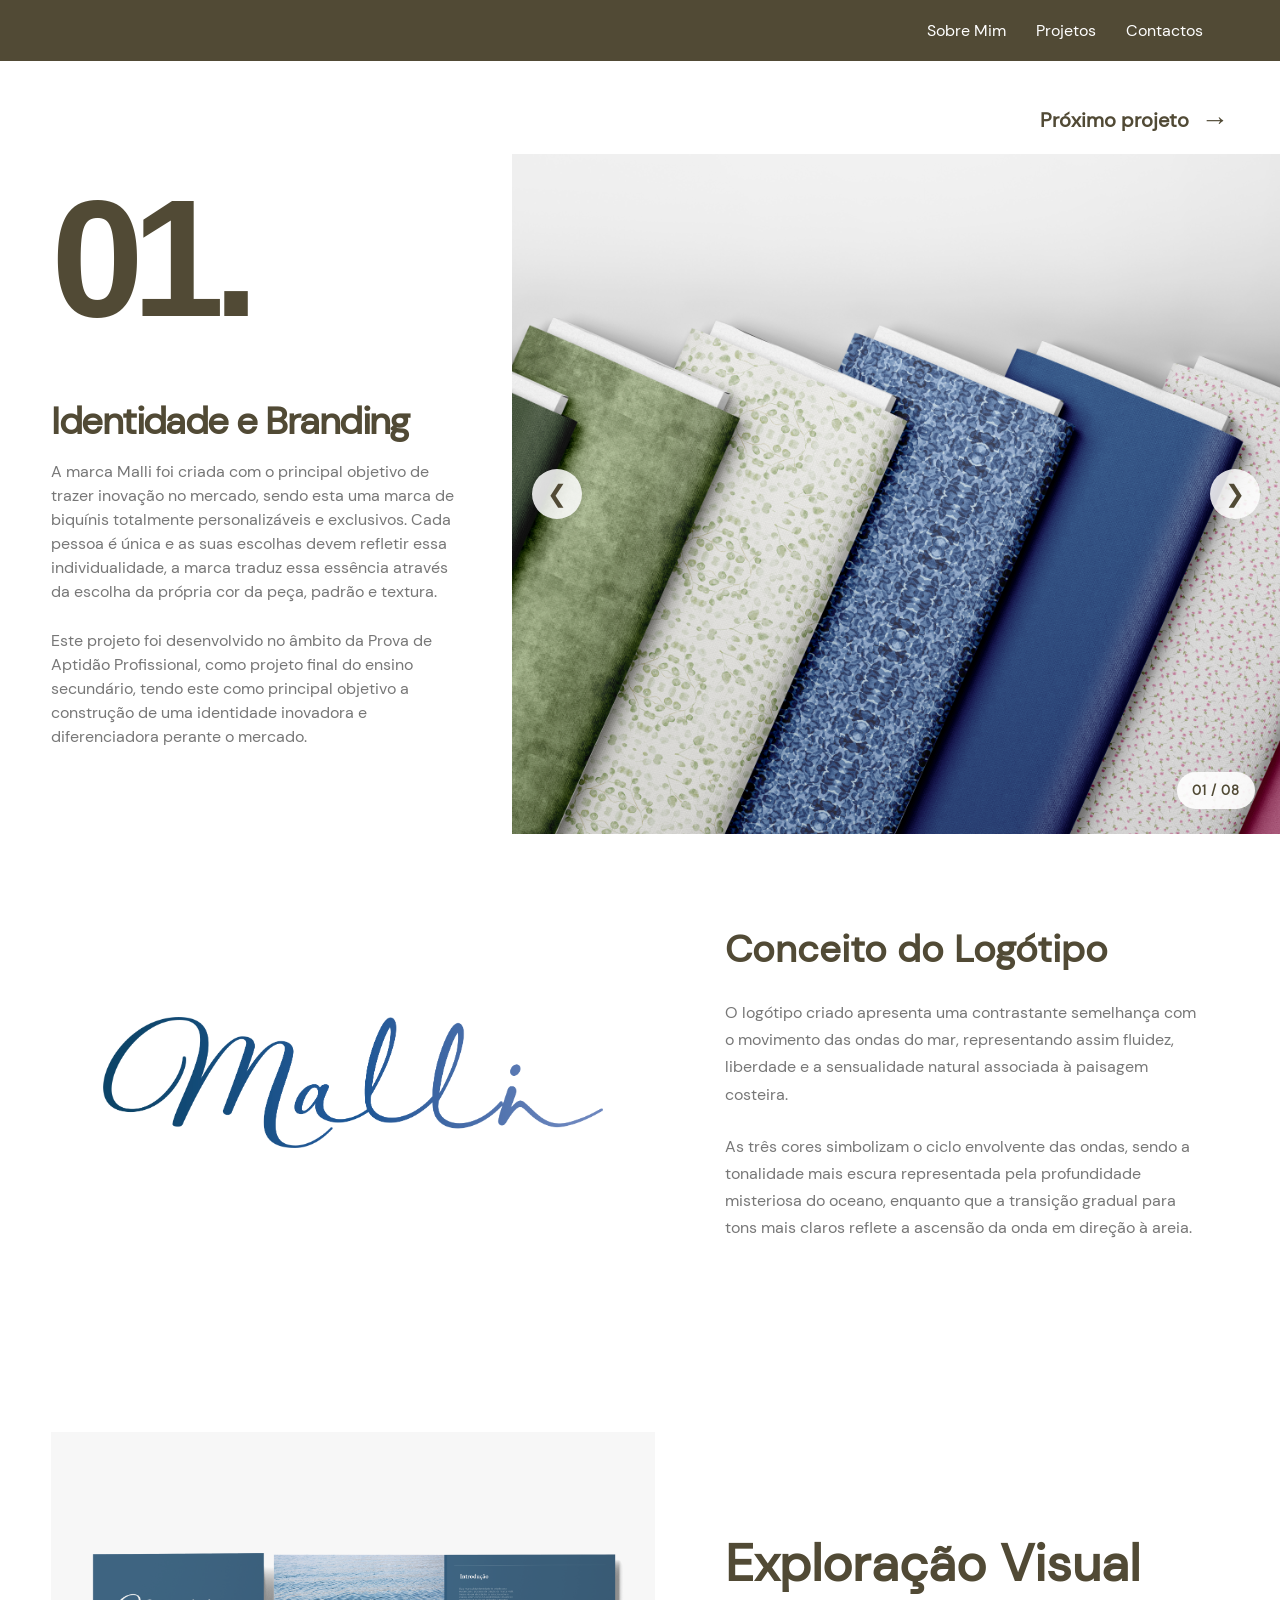
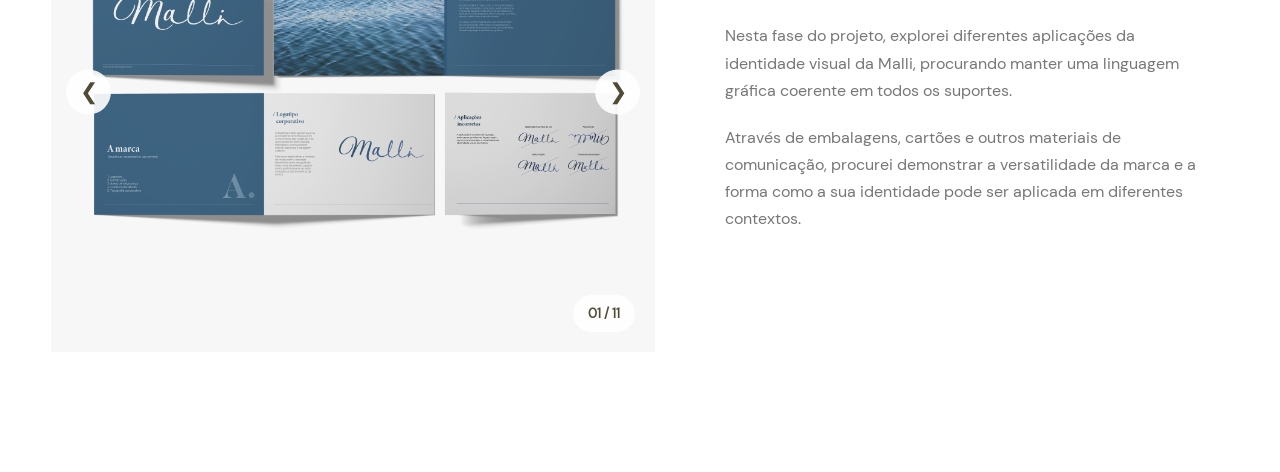
==== commit 3dbf2ffb: "novas imagens + correções" ====
--- a/InesLimaPortfolio-main/projetos/branding.html
+++ b/InesLimaPortfolio-main/projetos/branding.html
@@ -10,10 +10,10 @@
     <title>Identidade e Branding | Inês Lima</title>
 
     <!-- CSS PRINCIPAL -->
-    <link rel="stylesheet" href="/InesLimaPortfolio-main/style.css">
+    <link rel="stylesheet" href="../style.css">
 
     <!-- CSS DA PÁGINA BRANDING -->
-    <link rel="stylesheet" href="/InesLimaPortfolio-main/projetos/branding.css">
+    <link rel="stylesheet" href="../projetos/branding.css">
 </head>
 
 <body class="pagina-branding">
@@ -24,15 +24,15 @@
 
     <header class="navbar">
         <nav>
-            <a href="/index.html#sobre">
+            <a href="../../index.html#sobre">
                 Sobre Mim
             </a>
 
-            <a href="/index.html#projetos">
+            <a href="../../index.html#projetos">
                 Projetos
             </a>
 
-            <a href="/index.html#contactos">
+            <a href="../../index.html#contactos">
                 Contactos
             </a>
         </nav>
@@ -40,7 +40,7 @@
     
 <div class="navegacao-projetos">
 
-    <a href="/InesLimaPortfolio-main/projetos/editorial.html" class="proximo-projeto">
+    <a href="../projetos/editorial.html" class="proximo-projeto">
         Próximo projeto
         <span aria-hidden="true">→</span>
     </a>
@@ -92,14 +92,14 @@
                 <!-- IMAGEM 1 -->
                 <img
                     class="branding-slide active"
-                    src="/InesLimaPortfolio-main/imagens/tecido1.png"
+                    src="../imagens/tecido1.png"
                     alt="Primeira imagem do projeto"
                 >
 
                 <!-- IMAGEM 2 -->
                 <img
                     class="branding-slide"
-                    src="/InesLimaPortfolio-main/imagens/Desenhos.jpg"
+                    src="../imagens/Desenhos.jpg"
                     alt="Segunda imagem do projeto"
                     loading="lazy"
                 >
@@ -107,7 +107,7 @@
                 <!-- IMAGEM 3 -->
                 <img
                     class="branding-slide"
-                    src="/InesLimaPortfolio-main/imagens/14.jpg"
+                    src="../imagens/14.jpg"
                     alt="Terceira imagem do projeto"
                     loading="lazy"
                 >
@@ -115,7 +115,7 @@
                 <!-- IMAGEM 4 -->
                 <img
                     class="branding-slide"
-                    src="/InesLimaPortfolio-main/imagens/15.jpg"
+                    src="../imagens/15.jpg"
                     alt="Terceira imagem do projeto"
                     loading="lazy"
                 >
@@ -123,7 +123,7 @@
                 <!-- IMAGEM 5 -->
                 <img
                     class="branding-slide"
-                    src="/InesLimaPortfolio-main/imagens/16.jpg"
+                    src="../imagens/16.jpg"
                     alt="Terceira imagem do projeto"
                     loading="lazy"
                 >
@@ -131,7 +131,7 @@
                 <!-- IMAGEM 6 -->
                 <img
                     class="branding-slide"
-                    src="/InesLimaPortfolio-main/imagens/17.jpg"
+                    src="../imagens/17.jpg"
                     alt="Terceira imagem do projeto"
                     loading="lazy"
                 >
@@ -139,7 +139,7 @@
                 <!-- IMAGEM 7 -->
                 <img
                     class="branding-slide"
-                    src="/InesLimaPortfolio-main/imagens/Proteção Peça .jpg"
+                    src="../imagens/Proteção Peça .jpg"
                     alt="Terceira imagem do projeto"
                     loading="lazy"
                 >
@@ -147,7 +147,7 @@
                 <!-- IMAGEM 8 -->
                 <img
                     class="branding-slide"
-                    src="/InesLimaPortfolio-main/imagens/etiqueta.png"
+                    src="../imagens/etiqueta.png"
                     alt="Terceira imagem do projeto"
                     loading="lazy"
                 >
@@ -200,7 +200,7 @@
     <!-- LOGÓTIPO À ESQUERDA -->
     <div class="identidade-imagem">
         <img
-            src="/InesLimaPortfolio-main/imagens/Proteção Peça .jpg"
+            src="../imagens/logo.png"
             alt="Logótipo da marca Malli"
             loading="lazy"
         >
@@ -209,15 +209,14 @@
     <!-- TEXTO À DIREITA -->
     <div class="identidade-texto">
 
-        <h2>Identidade da Marca</h2>
+        <h2>Conceito do Logótipo</h2>
 
         <p>
-            A identidade visual da Malli foi desenvolvida
-            para representar a individualidade e a liberdade
-            de escolha. Através da combinação de elementos
-            gráficos, cores e tipografia, procurei criar
-            uma imagem que transmitisse a personalidade
-            da marca.
+            O logótipo criado apresenta uma contrastante semelhança com o movimento das ondas do mar, representando assim fluidez, liberdade e a sensualidade natural associada à paisagem costeira.
+        </p>
+
+        <p>
+            As três cores simbolizam o ciclo envolvente das ondas, sendo a tonalidade mais escura representada pela profundidade misteriosa do oceano, enquanto que a transição gradual para tons mais claros reflete a  ascensão da onda em direção à areia. 
         </p>
 
     </div>
@@ -247,55 +246,76 @@
 
             <img
                 class="exploracao-slide active"
-                src="/InesLimaPortfolio-main/imagens/manual de identidade.png"
+                src="../imagens/manual de identidade.png"
                 alt="Manual de identidade Malli"
             >
 
             <img
                 class="exploracao-slide"
-                src="/InesLimaPortfolio-main/imagens/cartao identidade .png"
+                src="../imagens/cartao identidade .png"
                 alt="Cartão de identidade Malli"
                 loading="lazy"
             >
 
             <img
                 class="exploracao-slide"
-                src="/InesLimaPortfolio-main/imagens/saco.png"
+                src="../imagens/saco.png"
                 alt="Saco Malli"
                 loading="lazy"
             >
 
             <img
                 class="exploracao-slide"
-                src="/InesLimaPortfolio-main/imagens/caixa.png"
+                src="../imagens/caixa.png"
                 alt="Caixa Malli"
                 loading="lazy"
             >
 
             <img
                 class="exploracao-slide"
-                src="/InesLimaPortfolio-main/imagens/autocolante .png"
+                src="../imagens/autocolante .png"
                 alt="Autocolante Malli"
                 loading="lazy"
             >
 
             <img
                 class="exploracao-slide"
-                src="/InesLimaPortfolio-main/imagens/cartão 1.png"
+                src="../imagens/cartão 1.png"
                 alt="Cartão Malli 1"
                 loading="lazy"
             >
 
             <img
                 class="exploracao-slide"
-                src="/InesLimaPortfolio-main/imagens/cartão 2.png"
+                src="../imagens/cartão 2.png"
                 alt="Cartão Malli 2"
                 loading="lazy"
             >
 
             <img
                 class="exploracao-slide"
-                src="/InesLimaPortfolio-main/imagens/cartão 3.png"
+                src="../imagens/cartão 3.png"
+                alt="Cartão Malli 3"
+                loading="lazy"
+            >
+
+            <img
+                class="exploracao-slide"
+                src="../imagens/Mockup de Smartphone com Site Malli (1).png"
+                alt="Cartão Malli 3"
+                loading="lazy"
+            >
+
+            <img
+                class="exploracao-slide"
+                src="../imagens/Mockup Instagram da Malli (1).png"
+                alt="Cartão Malli 3"
+                loading="lazy"
+            >
+
+            <img
+                class="exploracao-slide"
+                src="../imagens/mockup_malli_imagem_original (1).png"
                 alt="Cartão Malli 3"
                 loading="lazy"
             >
@@ -317,7 +337,7 @@
             <!-- CONTADOR -->
             <div class="exploracao-counter"
                  aria-live="polite">
-                01 / 08
+                01 / 11
             </div>
 
         </div>
@@ -357,7 +377,7 @@
          JAVASCRIPT DO CARROSSEL
     ========================== -->
 
-    <script src="/InesLimaPortfolio-main/projetos/branding.js"></script>
+    <script src="../projetos/branding.js"></script>
 
 </body>
 </html>
--- a/InesLimaPortfolio-main/style.css
+++ b/InesLimaPortfolio-main/style.css
@@ -655,3 +655,95 @@
         text-align: left;
     }
 }
+
+
+/* =====================================
+   SOBRE MIM - ALINHAMENTO RESPONSIVO
+===================================== */
+
+.sobre {
+    display: grid;
+    grid-template-columns: minmax(0, 1.4fr) minmax(0, 1fr);
+    gap: 60px;
+    width: 100%;
+    box-sizing: border-box;
+}
+
+.sobre-esquerda,
+.sobre-direita {
+    min-width: 0;
+}
+
+/* FOTOGRAFIA E TEXTO */
+
+.apresentacao {
+    display: grid;
+    grid-template-columns: minmax(0, 340px) minmax(0, 1fr);
+    gap: 55px;
+    align-items: start;
+    width: 100%;
+}
+
+.apresentacao img {
+    display: block;
+    width: 100%;
+    max-width: 340px;
+    height: auto;
+    object-fit: cover;
+}
+
+.texto-apresentacao {
+    min-width: 0;
+    width: 100%;
+}
+
+.texto-apresentacao p {
+    max-width: 100%;
+    line-height: 1.8;
+    overflow-wrap: break-word;
+}
+
+/* PORTÁTEIS COM ECRÃS MAIS PEQUENOS */
+
+@media (max-width: 1400px) {
+
+    .sobre {
+        grid-template-columns: 1fr;
+        gap: 60px;
+    }
+
+    .apresentacao {
+        grid-template-columns: minmax(0, 300px) minmax(0, 1fr);
+        gap: 40px;
+    }
+
+}
+
+/* TABLETS */
+
+@media (max-width: 700px) {
+
+    .apresentacao {
+        grid-template-columns: 1fr;
+        gap: 30px;
+    }
+
+    .apresentacao img {
+        max-width: 340px;
+    }
+
+}
+
+/* TELEMÓVEIS */
+
+@media (max-width: 480px) {
+
+    .sobre {
+        gap: 40px;
+    }
+
+    .apresentacao img {
+        max-width: 100%;
+    }
+
+}
--- a/InesLimaPortfolio-main/projetos/branding.css
+++ b/InesLimaPortfolio-main/projetos/branding.css
@@ -905,3 +905,11 @@
         padding-right: 5%;
     }
 }
+
+
+/* ESPAÇAMENTO ENTRE PARÁGRAFOS - CONCEITO DO LOGÓTIPO */
+
+.identidade-texto p + p {
+    margin-top: 25px;
+}
+
